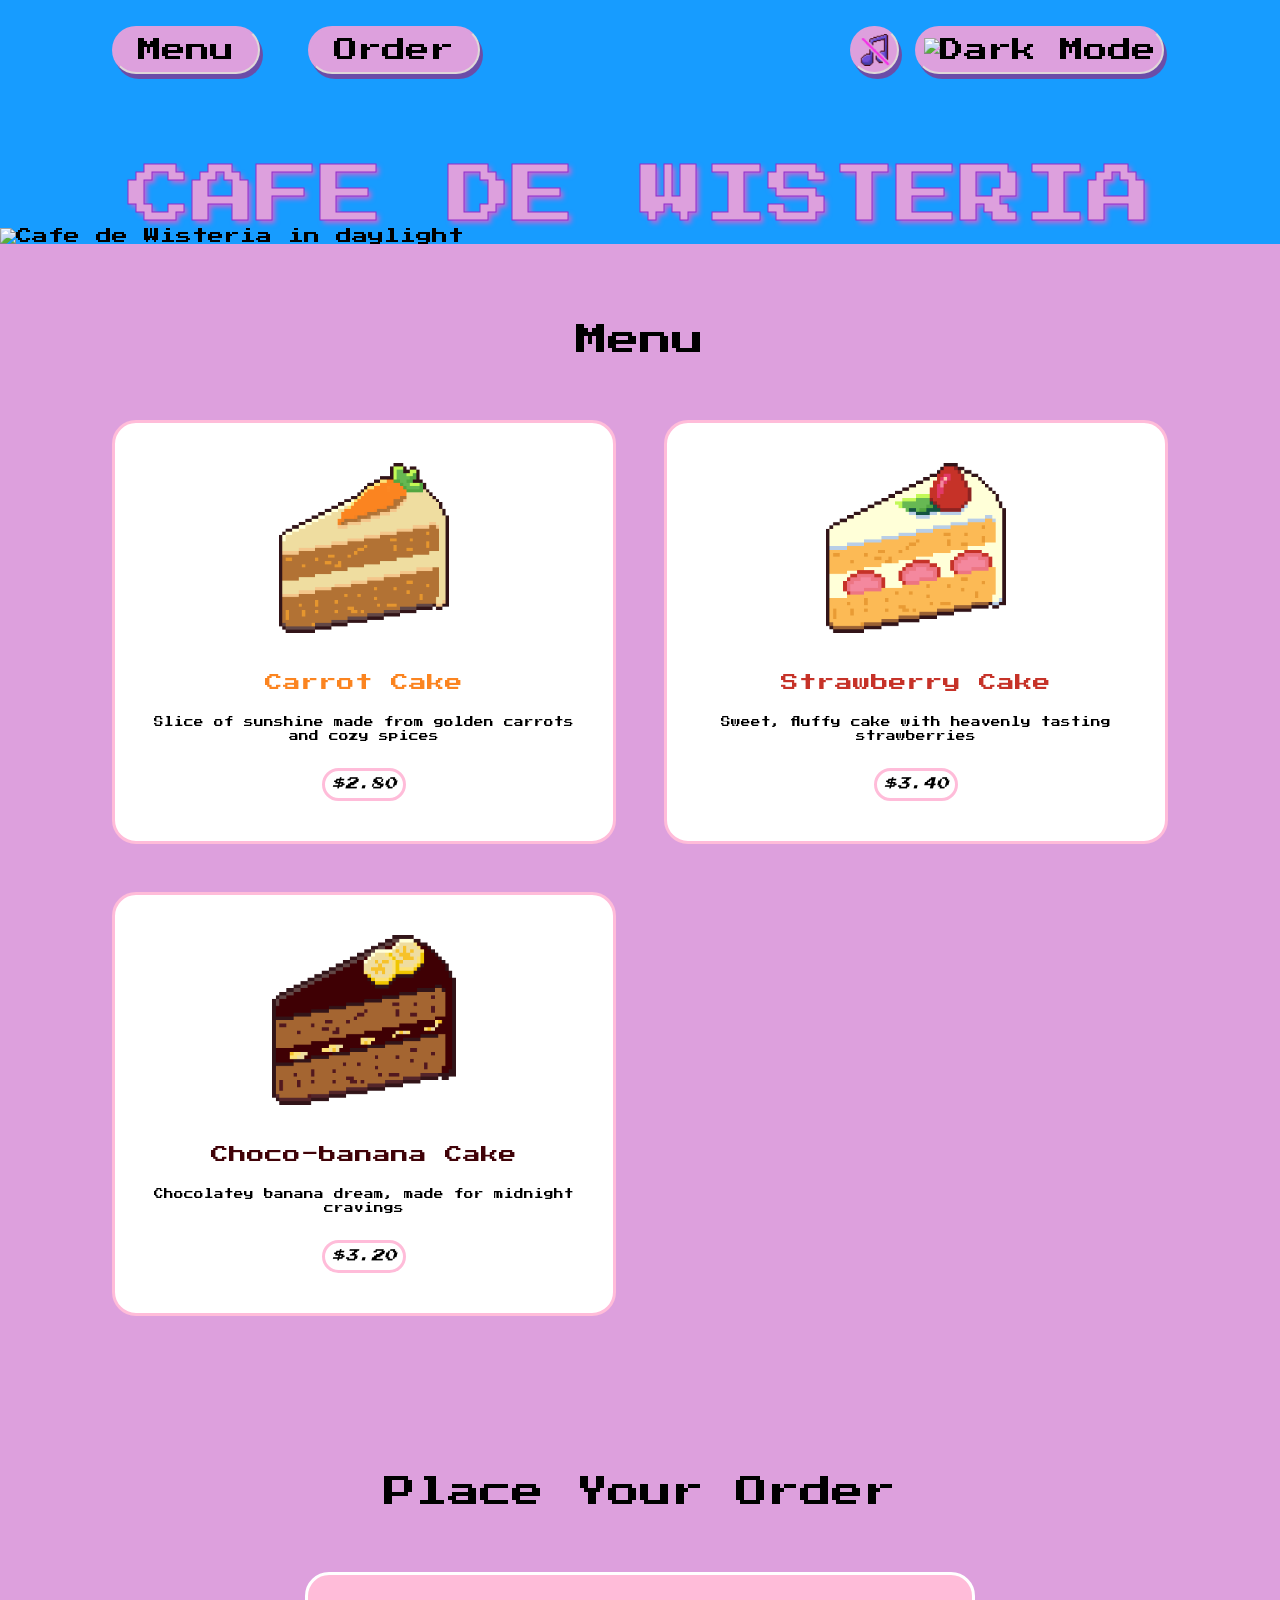
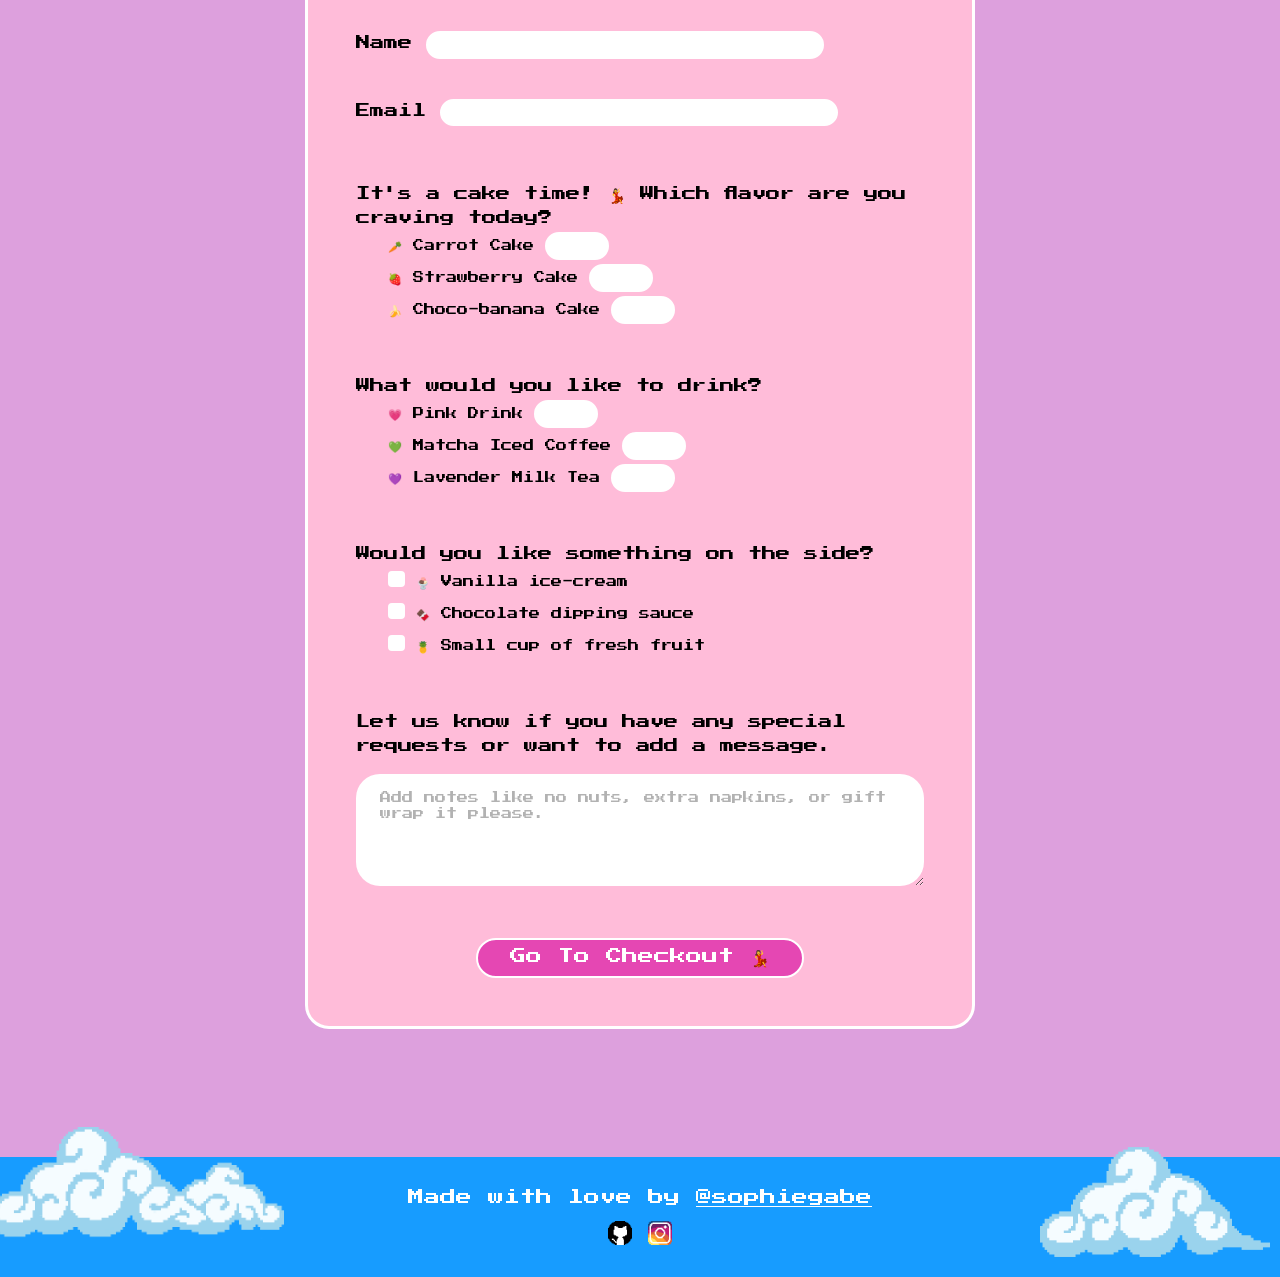
==== index.html @ dd7fd87d "Add files via upload" ====
<!DOCTYPE html><html lang="en"><head>
        <meta charset="UTF-8">
        <meta name="viewport" content="width=device-width, initial-scale=1.0">
        <!--tab-->
        <title>Cafe De Wisteria</title>
        <link rel="icon" href="images/carrot_cake.png" type="image/png">
        <!--font-->
        <link rel="preconnect" href="https://fonts.googleapis.com">
        <link rel="preconnect" href="https://fonts.gstatic.com" crossorigin="">
        <link href="https://fonts.googleapis.com/css2?family=Press+Start+2P&display=swap" rel="stylesheet">
        <!--CSS-->
        <link rel="stylesheet" href="styles.css">
    </head>

    <body>
        <!--Nav section-->
        <header>
            <nav>
                <div class="nav-left-side">
                    <button class="menu-button" onclick="document.getElementById('menu-section').scrollIntoView({behavior: 'smooth'})">Menu</button>
                    <button class="order-form-button" onclick="document.getElementById('order-section').scrollIntoView({behavior: 'smooth'})">Order</button>
                </div>
                <div class="nav-right-side">
                    <button id="music-toggle">
                        <img id="music-icon" src="images/music-off-icon.png" alt="Music Off" width="32px" height="32px">
                    </button>
                    <button id="theme-switch-button">
                        <img id="theme-switch-icon" width="32px" height="32px" src="images/moon-icon.png" alt="Dark Mode">
                    </button>   
                </div>
                <audio id="background-music" src="media/cozy-cafe-music.mp3" type="audio/mpeg" loop=""></audio>
            </nav>

            <div class="cafe-name">
                <h1>CAFE DE WISTERIA</h1>
            </div>   

            <div display="flex">
                <img id="header-image" src="images/day-cafe.gif" width="100%" alt="Cafe de Wisteria in daylight">
            </div>
        </header>

        <main>
            <!--Menu Section-->
            <section id="menu-section">
                <h2 class="section-title">
                    Menu
                </h2>
                <div class="cakes-grid">
                    <article class="cake-card">
                        <img class="cake-pixel-art" src="images/carrot_cake.png" alt="A slice of carrot cake topped with a tiny marzipan carrot">
                        <h3 style="color:#fb8420 ">
                            Carrot Cake
                        </h3>
                        <p>
                            Slice of sunshine made from golden carrots and cozy spices
                        </p>
                        <p class="price-tag">
                            $2.80
                        </p>
                    </article>

                    <article class="cake-card">
                        <img class="cake-pixel-art" src="images/strawberry_cake.png" alt="A slice of strawberry cake filled and topped with a fresh strawberry">
                        <h3 style="color: #c63228">
                            Strawberry Cake
                        </h3>
                        <p>
                            Sweet, fluffy cake with heavenly tasting strawberries
                        </p>
                        <p class="price-tag">
                            $3.40
                        </p>
                    </article>
                    
                    <article class="cake-card">
                        <img class="cake-pixel-art" src="images/choco-banana_cake.png" alt="A slice of chocolate-banana cake, topped with banana slices and chocolate glaze">
                        <h3 style="color: #400208">
                            Choco-banana Cake
                        </h3>
                        <p>
                            Chocolatey banana dream, made for midnight cravings
                        </p>
                        <p class="price-tag">
                            $3.20
                        </p>
                    </article>
                </div>
            </section>

            <!--Place your order section-->
            <section id="order-section">
                <h2 class="section-title">
                    Place Your Order
                </h2>
                <form onsubmit="window.open('https://www.youtube.com/watch?v=jA4u5Pur5KA');">                    
                    <!--Personal info-->
                    <div class="personal-info">
                        <label for="name">
                            Name
                        </label>
                        <input id="name" type="text">
                    </div>

                    <div class="personal-info">
                        <label for="email">
                            Email
                        </label>
                        <input id="email" type="email">
                    </div>

                    <!--Cake options-->
                    <div class="fields">
                        <h4>
                            It's a cake time! 💃 Which flavor are you craving today?
                        </h4>
                        <label for="carrot-cake">
                            🥕 Carrot Cake
                        </label>
                        <input id="carrot-cake" type="number" min="0" max="10">
                        <br>
                        <label for="strawberry-cake">
                            🍓 Strawberry Cake
                        </label>
                        <input id="strawberry-cake" type="number" min="0" max="10">
                        <br>
                        <label for="choco-banana-cake">
                            🍌 Choco-banana Cake
                        </label>
                        <input id="choco-banana-cake" type="number" min="0" max="10">
                    </div>
                    

                    <!--Drink options-->
                    <div class="fields">
                        <h4>
                            What would you like to drink?
                        </h4>
                        <label for="pink-drink">
                            💗 Pink Drink
                        </label>
                        <input id="pink-drink" type="number" min="0" max="10">
                        <br>
                        <label for="matcha-iced-coffee">
                            💚 Matcha Iced Coffee
                        </label>
                        <input id="matcha-iced-coffee" type="number" min="0" max="10">
                        <br>
                        <label for="lavender-milk-tea">
                            💜 Lavender Milk Tea
                        </label>
                        <input id="lavender-milk-tea" type="number" min="0" max="10">
                    </div>
                  

                    <!--Sides-->
                    <div class="fields">
                        <h4>
                            Would you like something on the side?
                        </h4>
                        <label for="vanilla-ice-cream">
                        <input id="vanilla-ice-cream" type="checkbox">
                            🍨 Vanilla ice-cream
                        </label>
                        <br>
                        <label for="chocolate-dipping-sauce">
                        <input id="chocolate-dipping-sauce" type="checkbox">
                            🍫 Chocolate dipping sauce
                        </label>
                        <br>
                        <label for="cup-of-fruits">
                        <input id="cup-of-fruits" type="checkbox">
                            🍍 Small cup of fresh fruit
                        </label>
                    </div>


                    <!--Special requests-->
                    <div class="fields">
                        <h4>
                            Let us know if you have any special requests or want to add a message.
                        </h4>
                        <textarea placeholder="Add notes like no nuts, extra napkins, or gift wrap it please."></textarea>  
                    </div>

                    <!--Checkout button-->
                    <div class="submit-button-wrapper">
                        <input type="submit" value="Go To Checkout 💃">
                    </div>
                </form>
            </section>

            <!--Footer-->
            <footer>
                <img class="cloud-left" src="images/cloud-big.png" alt="Big cloud pixel art">
               
                <div class="footer-content">
                     <p>
                        Made with love by <a href="https://www.codedex.io/@MarSianer" target="_blank">@sophiegabe</a>
                    </p>
                    <div class="footer-icons">
                        <a href="https://github.com/Sophieegabe/Cafe-de-Wisteria" target="_blank">
                            <img class="social-icon" src="images/github-icon.png" alt="GitHub icon">
                        </a>
                        <a href="https://www.instagram.com/sophieegabe/" target="_blank">
                            <img class="social-icon" src="images/ig-icon.png" alt="Instagram icon">
                        </a>
                    </div>
                </div>
               
                <img class="cloud-right" src="images/cloud-small.png" alt="small cloud pixel art">
            </footer>
        </main>

        <!-- I struggled with the JS part, but after watching tutorials and doing some research, I actually made it work 😄 -->
        <script>
            /*Background Music*/
            const musicToggle = document.getElementById('music-toggle');
            const musicIcon = document.getElementById('music-icon');
            const backgroundMusic = document.getElementById('background-music');

            let isPlaying = false;

            musicToggle.addEventListener('click', () => {
                if (isPlaying) {
                    backgroundMusic.pause();
                    musicIcon.src = 'assets/music-off-icon.png';
                    musicIcon.alt ='Music Off'
                } else {
                    backgroundMusic.play();
                    musicIcon.src = 'assets/music-on-icon.png';
                    musicIcon.alt ='Music On'
                }
            isPlaying = !isPlaying;
            });

            /*Dark-Light mode*/
            const themeSwitch = document.getElementById('theme-switch-button');
            const themeSwitchIcon = document.getElementById('theme-switch-icon');
            const headerImage = document.getElementById('header-image');

            const enableDarkmode = () => {
                document.body.classList.add('darkmode');
                themeSwitchIcon.src = 'assets/sun-icon.png';
                themeSwitchIcon.alt = 'light Mode';
                headerImage.src = 'assets/night-cafe.gif';
                headerImage.alt = 'Cafe de Wisteria at night';
            };

            const disableDarkmode = () => {
                document.body.classList.remove('darkmode');
                themeSwitchIcon.src = 'assets/moon-icon.png';
                themeSwitchIcon.alt = 'Dark Mode';
                headerImage.src = 'assets/day-cafe.gif';
                headerImage.alt = 'Cafe de Wisteria in daylight';
            };

            disableDarkmode();

            themeSwitch.addEventListener('click', () => {
                if (!document.body.classList.contains('darkmode')) {
                enableDarkmode();
                } else {
                disableDarkmode();
                }
            });
        </script>
    




</body></html>
---- styles.css ----
* {
    font-family: "Press Start 2P", sans-serif;
    font-optical-sizing: auto;
    font-weight: 400;
    margin: 0;
    padding: 0;
    box-sizing: border-box;
}
:root {
    --color-skyblue: #179cff;                /* Nav + Footer background */
    --color-light-purple: #dda0dd;           /* Light purple background */
    --color-light-pink: rgb(255, 188, 217);  /* Light Pink for borders and backgrounds */
    --color-hover: #f1c2f1;                  /* Hover color for buttons */
    --color-active: #d677d6;                 /* Active color for buttons */
    --color-highlight: rgb(229, 71, 179);    /* for checked checkboxes and inputs */
    --color-shadow: rgba(191, 0, 83, 0.502);
}
.darkmode {
    --color-skyblue: #1a0f35;                /* Nav + Footer background */
    --color-light-purple: #d8bbff;           /* Light purple background */
    --color-light-pink: #dda0dd;             /* Light Pink for borders and backgrounds */
    --color-hover: #f1c2f1;                  /* Hover color for buttons */
    --color-active: #d677d6;                 /* Active color for buttons */
    --color-highlight: #1a0f35;              /* for checked checkboxes and inputs */
    --color-shadow: rgba(244, 143, 177, 0.5);
}

/*Nav Section*/
header {
    background-color: var(--color-skyblue);
}
nav {
    height: 6.25rem;
    display: flex;
    justify-content: space-between;
    align-items: center;
}
nav button  {
    background-color: var(--color-light-purple);
    height: 3rem;
    font-size: 1.5rem;
    padding: 0 1.5rem;
    border-bottom: 2px solid rgb(223, 216, 216);
    border-right: 2px solid rgb(223, 216, 216);
    border-top: 2px solid var(--color-light-purple);
    border-left: 2px solid var(--color-light-purple);
    border-radius: 4rem;
    box-shadow: 3px 5px 0 var(--color-shadow);
    cursor: pointer;
    position: relative;
}
#music-toggle, #theme-switch-button {
    padding: 0.4rem;
}
nav button:hover {
    background-color: var(--color-hover);
}
nav button:active {
    background-color: var(--color-active);
    box-shadow: none;
    top: 5px;
    left: 3px;
}
.menu-button {
    margin-left: 7rem;
    margin-right: 3rem;
}
#theme-switch-button {
    margin-left: 1rem;
    margin-right: 7.25rem;
}
.nav-left-side, .nav-right-side {
    display: flex;
}
.cafe-name {
    font-size: 2rem;
    font-weight: 700;
    color: var(--color-light-purple);
    -webkit-text-stroke: 1px rgb(143, 44, 204);
    text-shadow: 3px 3px 5px rgb(197, 103, 214);
    text-align:center;
    padding-top: 4rem;
}

/*Menu Section*/
#menu-section {
    padding: 5rem 7rem;
    background-color: var(--color-light-purple);
}
.section-title {
    font-size: 2rem;
    text-align: center;
    margin-bottom: 4rem;
}
.cakes-grid {
    display: grid;
    grid-template-columns: repeat(auto-fit, minmax(360px, 1fr));
    gap: 3rem;
}
.cake-card {
    background: white;
    padding: 2.5rem 1.5rem;
    border-style: solid;
    border-width: 3px;
    border-color: var(--color-light-pink);
    border-radius: 1.5rem;
    text-align: center;
    cursor: grab;
}
.cake-card:hover {
    background-color: var(--color-light-pink);
    border-color: white;
    transition: 0.2s;
    transform: scale(1.01);
}
.cake-card:active {
    cursor: grabbing;
}
.cake-pixel-art {
    height: 170px;
}
.cake-card h3 {
    font-size: 1.1rem;
    margin-top: 2.5rem;
}
.cake-card p {
    font-size: 0.6rem;
    line-height: 0.9rem;
    margin-top: 1.5rem;
    font-weight: 300;
}
.price-tag {
    display: inline-block;
    border-style: solid;
    padding: 0.4rem;
    border-radius: 1.5rem;
    border-color: var(--color-light-pink);
    font-style: italic;
    font-size: 0.8rem !important;
}

/*Order Section*/
#order-section {
    background-color: var(--color-light-purple);
    padding: 5rem 7rem 8rem 7rem;
}
form {
    max-width: 670px;
    margin: 0 auto;
    background-color: var(--color-light-pink);
    border-style: solid;
    border-color: white;
    border-radius: 1.5rem;
    padding: 3rem 3rem;
}
.personal-info {
    margin-bottom: 1.5rem;
    padding: 0.5rem 0;
}
.personal-info > label {
    font-size: 0.9rem;
}
.personal-info > input {
    width: 70%;
}
h4 {
    font-size: 0.9rem;
}
.fields {
    margin-top: 3rem;
    line-height: 1.5rem;
}
.fields > label {
    margin-left: 2rem;
    font-size: 0.7rem;
    line-height: 2rem;
    cursor: pointer;
}
input[type="checkbox"]{
    appearance: none;
    width: 1rem;
    height: 1rem;
    border-radius: 4px;
    background-color: white;
    cursor: pointer;
}
input[type="checkbox"]:checked {
    background-color: var(--color-highlight);
    border-color: var(--color-highlight);
    box-shadow: 0px 3px 4px rgba(244, 143, 177, 0.5);
}
input {
    font-size: 0.7rem;
    padding: 0.4rem;
    border-style: solid;
    border-color: white;
    border-width: 2px;
    border-radius: 1.5rem;
}
textarea {
    width: 100%;
    height: 7rem;
    border: none;
    border-radius: 1.5rem;
    margin-top: 1rem;
    margin-bottom: 3rem;
    padding: 1rem 1.5rem;
    font-size: 0.7rem;
    line-height: 1rem;
}
textarea::placeholder {
    color: rgba(0, 0, 0, 0.3);
}
input:focus, textarea:focus {
outline: none;
border: 2px solid var(--color-highlight);
box-shadow: 4px 4px 5px rgba(244, 143, 177, 0.5);
position: relative;
}
.submit-button-wrapper {
    display: flex;
    justify-content: center;
}
input[type="submit"]{
    background-color: var(--color-highlight);
    font-size: 1rem;
    color: white;
    padding: 0.5rem 2rem;
    border: 2px solid white;
    border-radius: 6.25rem;
    cursor: pointer;
    position: relative;
}
input[type="submit"]:hover {
    box-shadow: 3px 3px 5px var(--color-shadow);
    background-color: white;
    color: var(--color-highlight);
    transition: 0.3s;
}
input[type="submit"]:active {
    box-shadow: none;
    top: 3px;
    left: 3px;
}

/*footer*/
footer {
    position: relative;
    background-color: var(--color-skyblue);
    text-align: center;
    padding: 2rem 0;
}
.footer-content p {  
    margin-bottom: 1rem;
    color: white;
}
footer a {
    color: white;
}
footer a:hover {
    color: var(--color-light-pink);
}
.footer-icons {
    display: flex;
    justify-content: center;
    gap: 1rem;
}
.social-icon {
    width: 24px;
    transition: 0.3s ease;
}
.social-icon:hover {
    transform: scale(1.1);
}
.cloud-left {
    position: absolute;
    width: 23%;
    left: -10px;
    top: -30px;
}
.cloud-right {
    position: absolute;
    width: 18%;
    right: 10px;
    top: -10px;
}

@media (max-width: 600px) {
  .cafe-name {
    font-size: 0.7rem;
    line-height: 2.5rem;
    padding-top: 2rem;
    text-shadow: 1px 1px 3px rgb(197, 103, 214);
  }
  nav {
    height: 4rem;
    display: flex;
    justify-content: space-between;
    align-items: center;
    flex-direction: row;
  }
  nav button {
    font-size: 0.7rem;
    height: 2rem;
    padding: 0 1rem;
  }
  #music-toggle, #theme-switch-button {
    padding: 0.4rem;
  }
 .menu-button {
    margin-left: 2rem;
    margin-right: 2rem;
  }
  #theme-switch-button {
    margin-left: 2rem;
    margin-right: 2rem;
  }
  #music-icon, #theme-switch-icon {
    width: 16px;
    height: 16px;
  }
    
  /* Menu */  
  .cakes-grid {
    grid-template-columns: 1fr;
    gap: 1.5rem;
  }
  #menu-section {
    padding: 4rem 3rem;
  }
  .section-title {
      font-size: 1.5rem;
      line-height: 2rem;
      margin-bottom: 3rem;
  }
    
    
  /* Order */  
  #order-section {
    padding: 4rem 2rem 8rem 2rem;  
  }
  form {
    padding: 2rem 2rem;
  }
  form label,
  .personal-info > label,
  .fields > label
  {
    font-size: 0.6rem;
    margin: 0;
  }
  h4 {
    font-size: 0.75rem;
  }
  input,
  textarea {
    font-size: 0.6rem;
  }
  .personal-info > input {
    width: 70%;
  }
  input[type="submit"] {
    width: 100%;
    font-size: 0.9rem;
  }

    
  /* Footer */
  .footer-content p {
    font-size: 0.7rem;
  }
  footer a {
    font-size: 0.7rem;
  }
  .cloud-left {
    top: -20px;
}
}
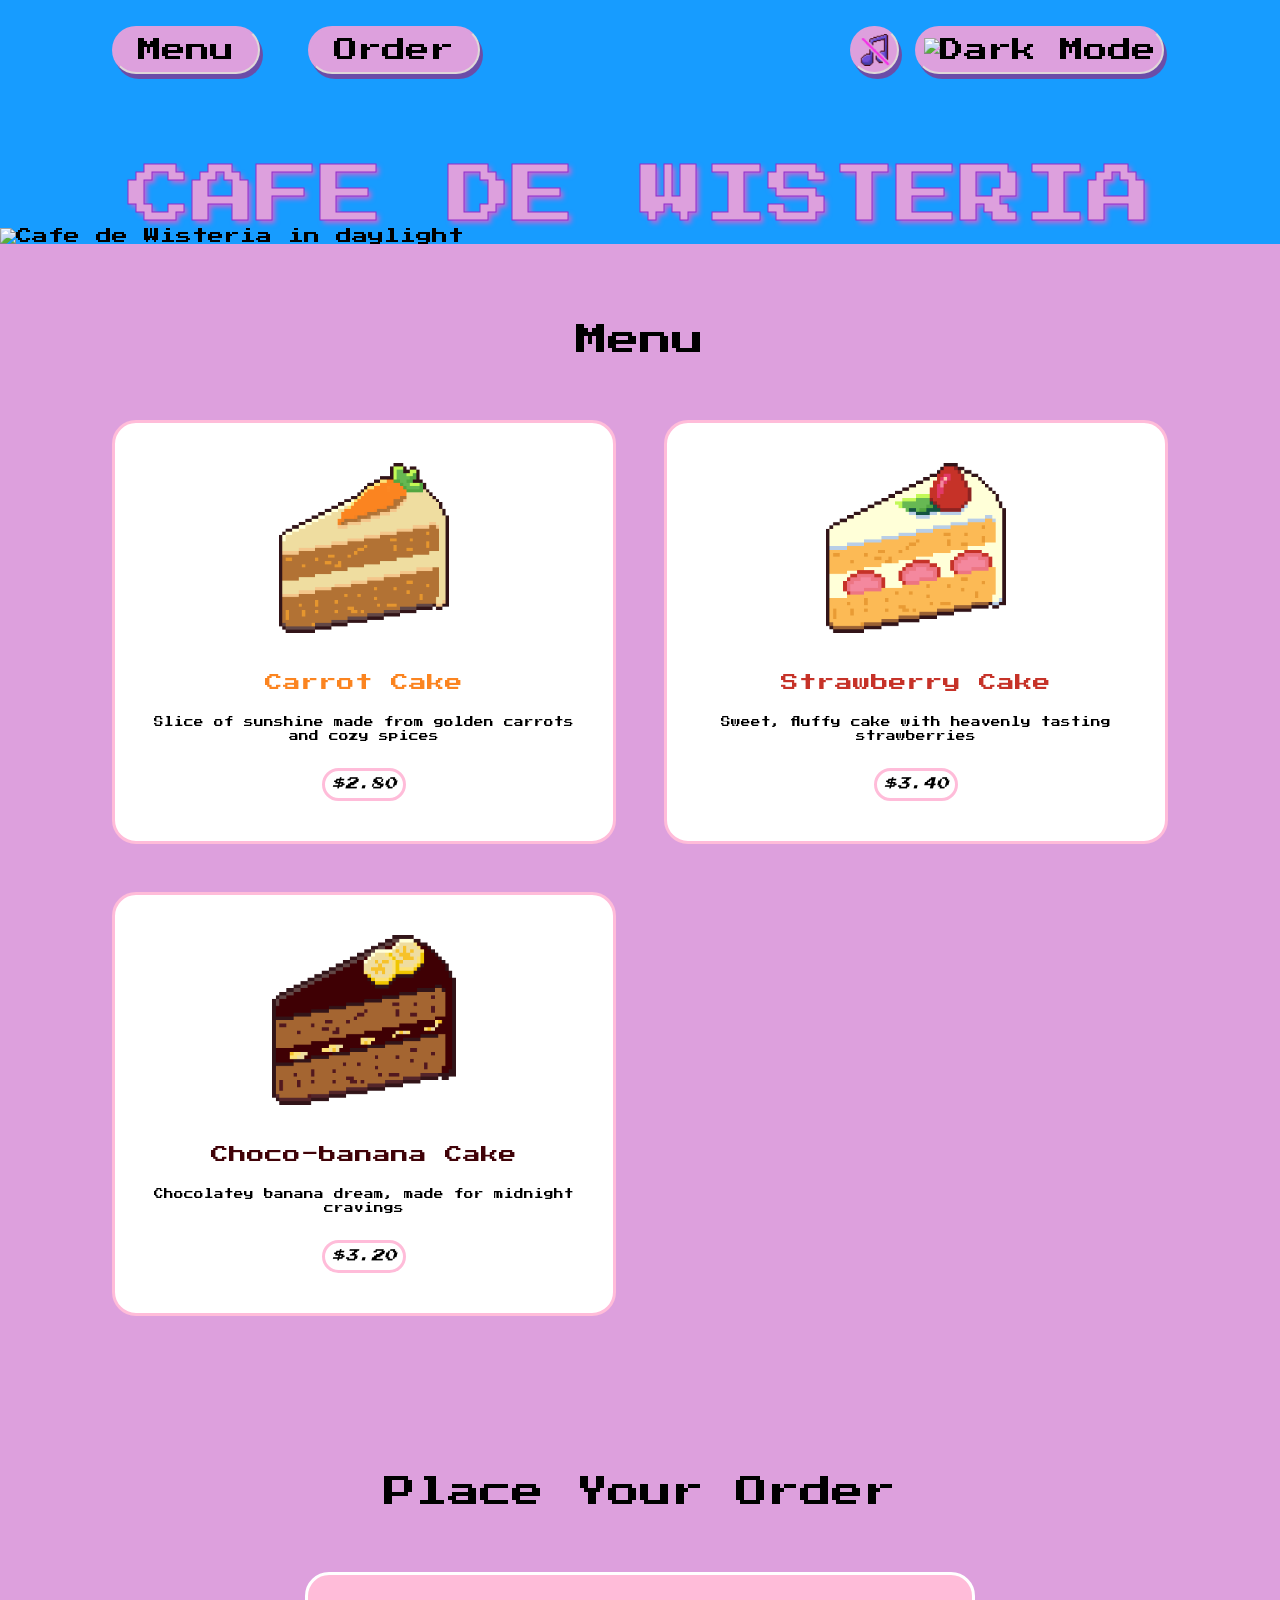
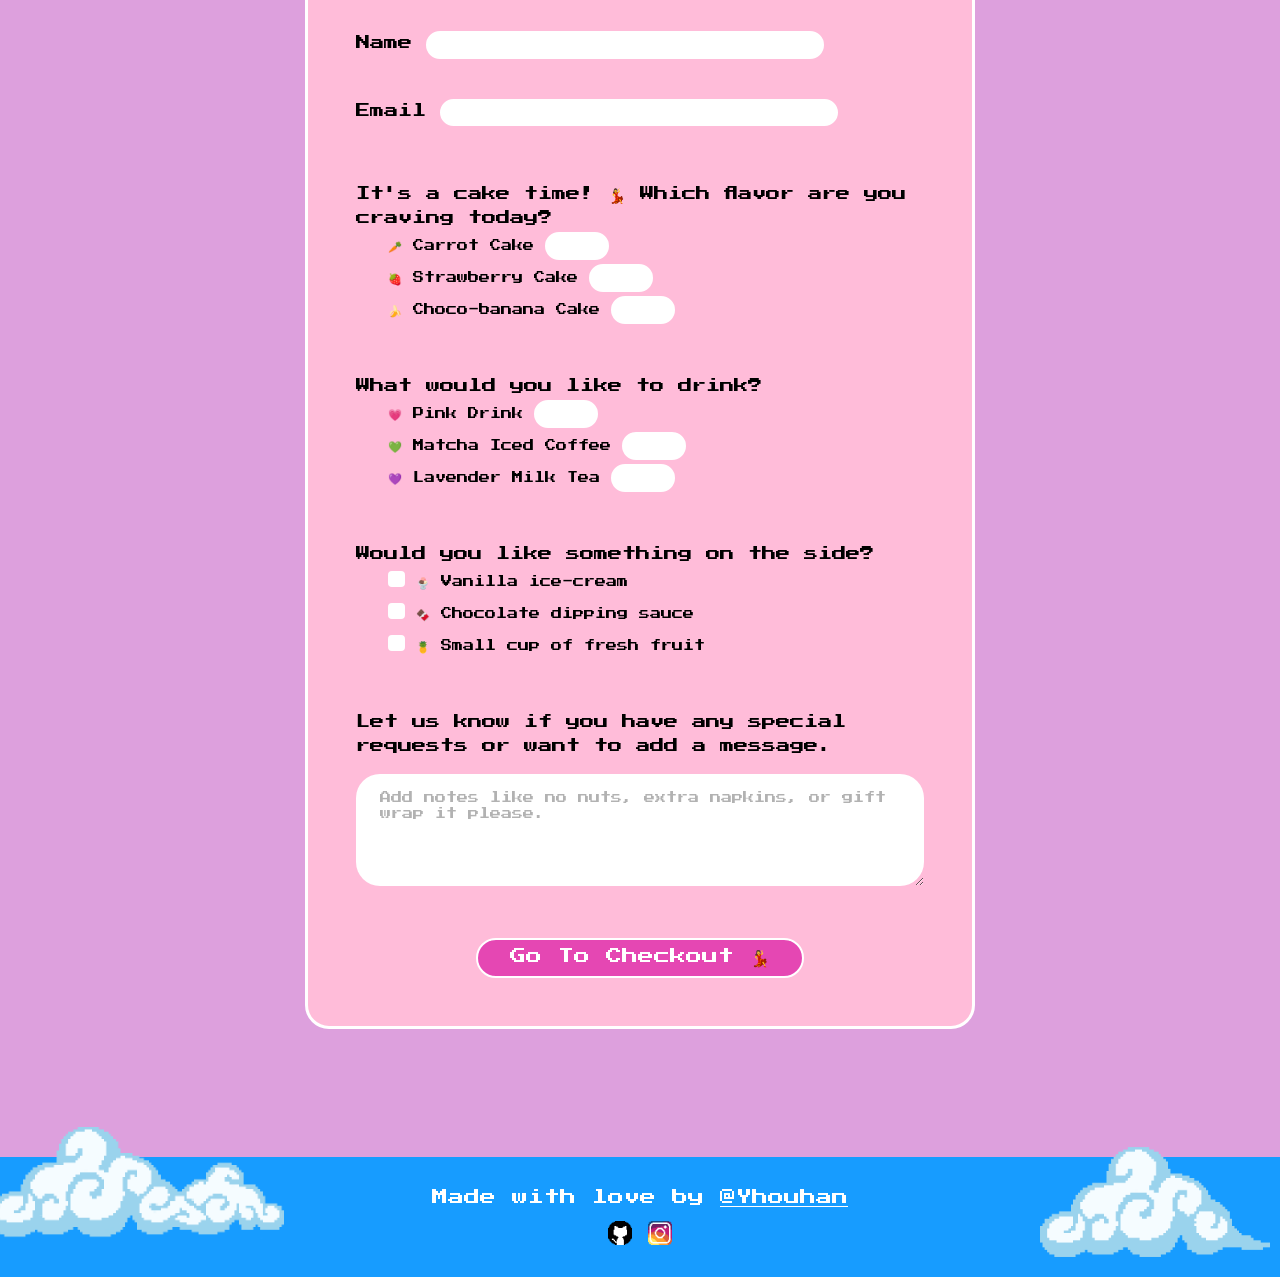
==== commit e9fa5b3c: "Update index.html" ====
--- a/index.html
+++ b/index.html
@@ -36,7 +36,7 @@
             </div>   
 
             <div display="flex">
-                <img id="header-image" src="images/day-cafe.gif" width="100%" alt="Cafe de Wisteria in daylight">
+                <img id="header-image" src="images/day.mp4" width="100%" alt="Cafe de Wisteria in daylight">
             </div>
         </header>
 
@@ -196,13 +196,13 @@
                
                 <div class="footer-content">
                      <p>
-                        Made with love by <a href="https://www.codedex.io/@MarSianer" target="_blank">@sophiegabe</a>
+                        Made with love by <a href="https://www.instagram.com/fafnir.here/" target="_blank">@Yhouhan</a>
                     </p>
                     <div class="footer-icons">
-                        <a href="https://github.com/Sophieegabe/Cafe-de-Wisteria" target="_blank">
+                        <a href="https://github.com/fafnir-tech" target="_blank">
                             <img class="social-icon" src="images/github-icon.png" alt="GitHub icon">
                         </a>
-                        <a href="https://www.instagram.com/sophieegabe/" target="_blank">
+                        <a href="https://https://www.instagram.com/fafnir.here/" target="_blank">
                             <img class="social-icon" src="images/ig-icon.png" alt="Instagram icon">
                         </a>
                     </div>
@@ -270,4 +270,4 @@
 
 
 
-</body></html>+</body></html>
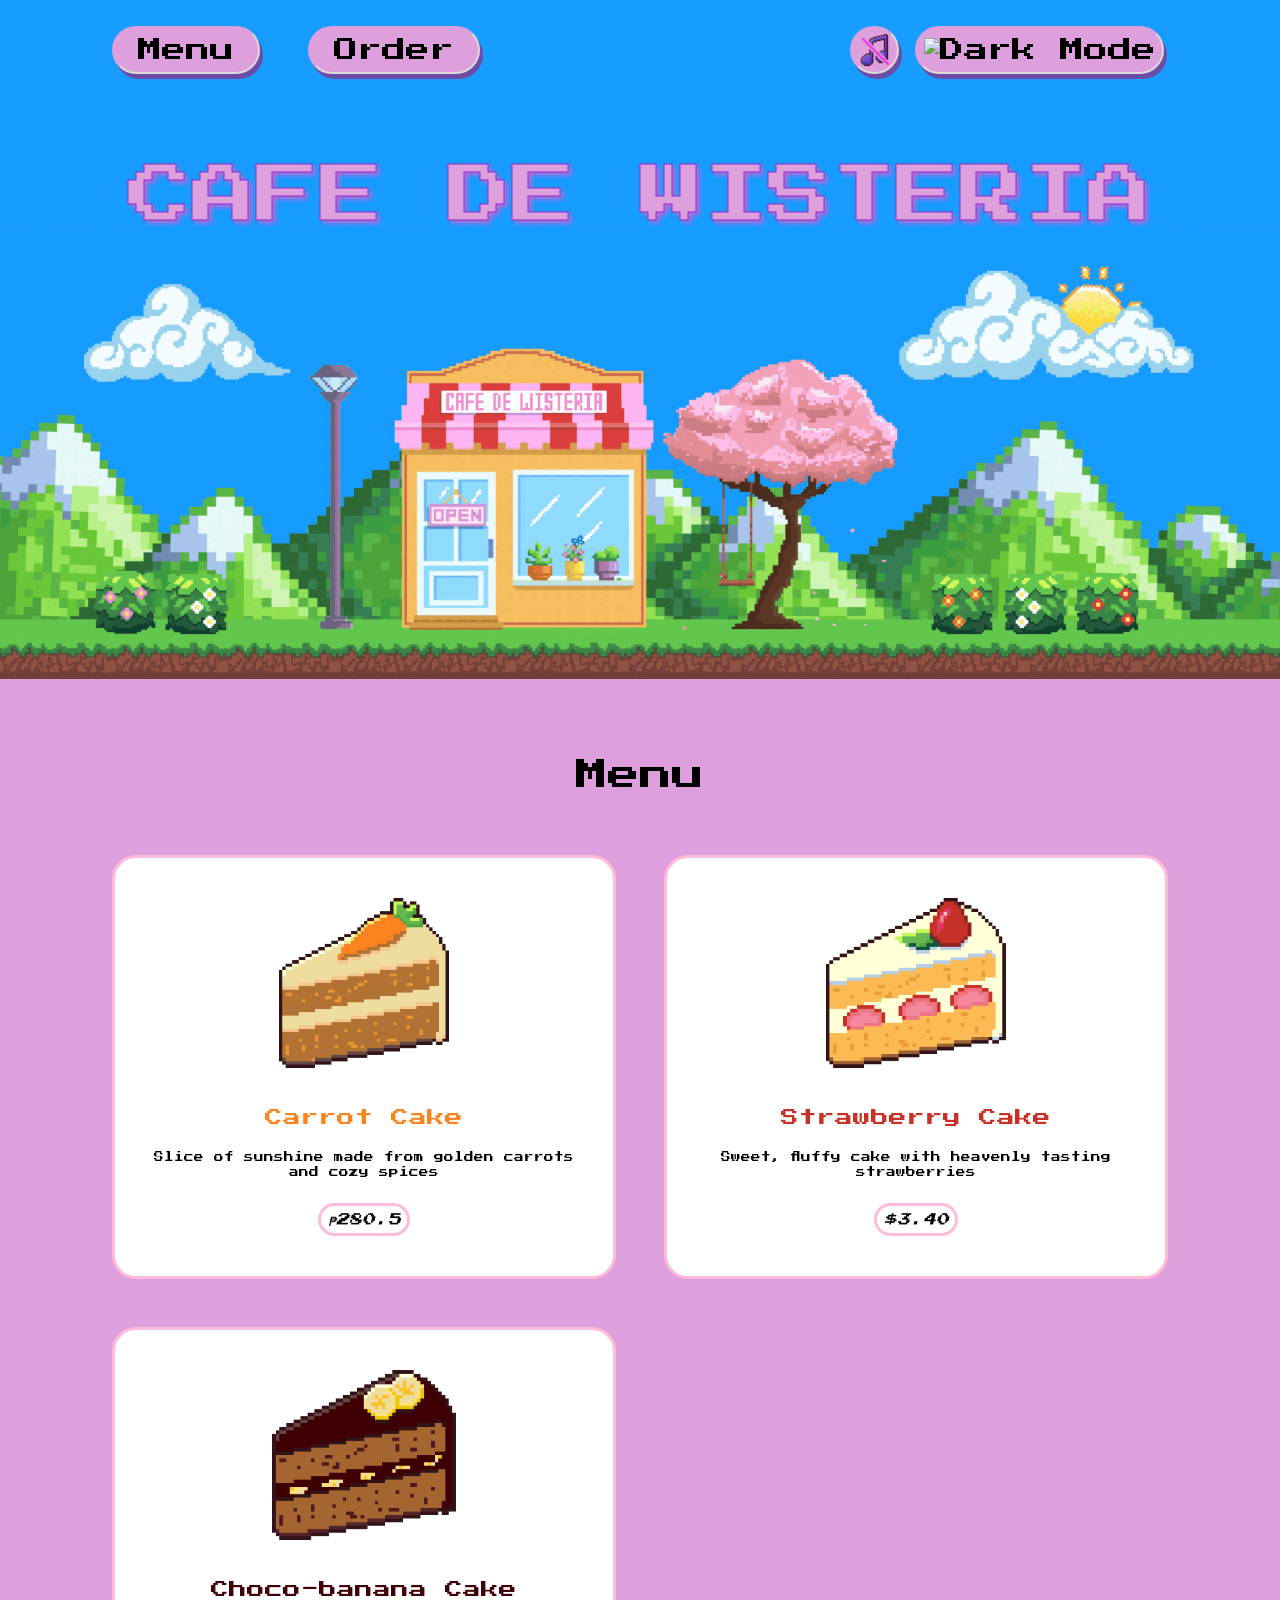
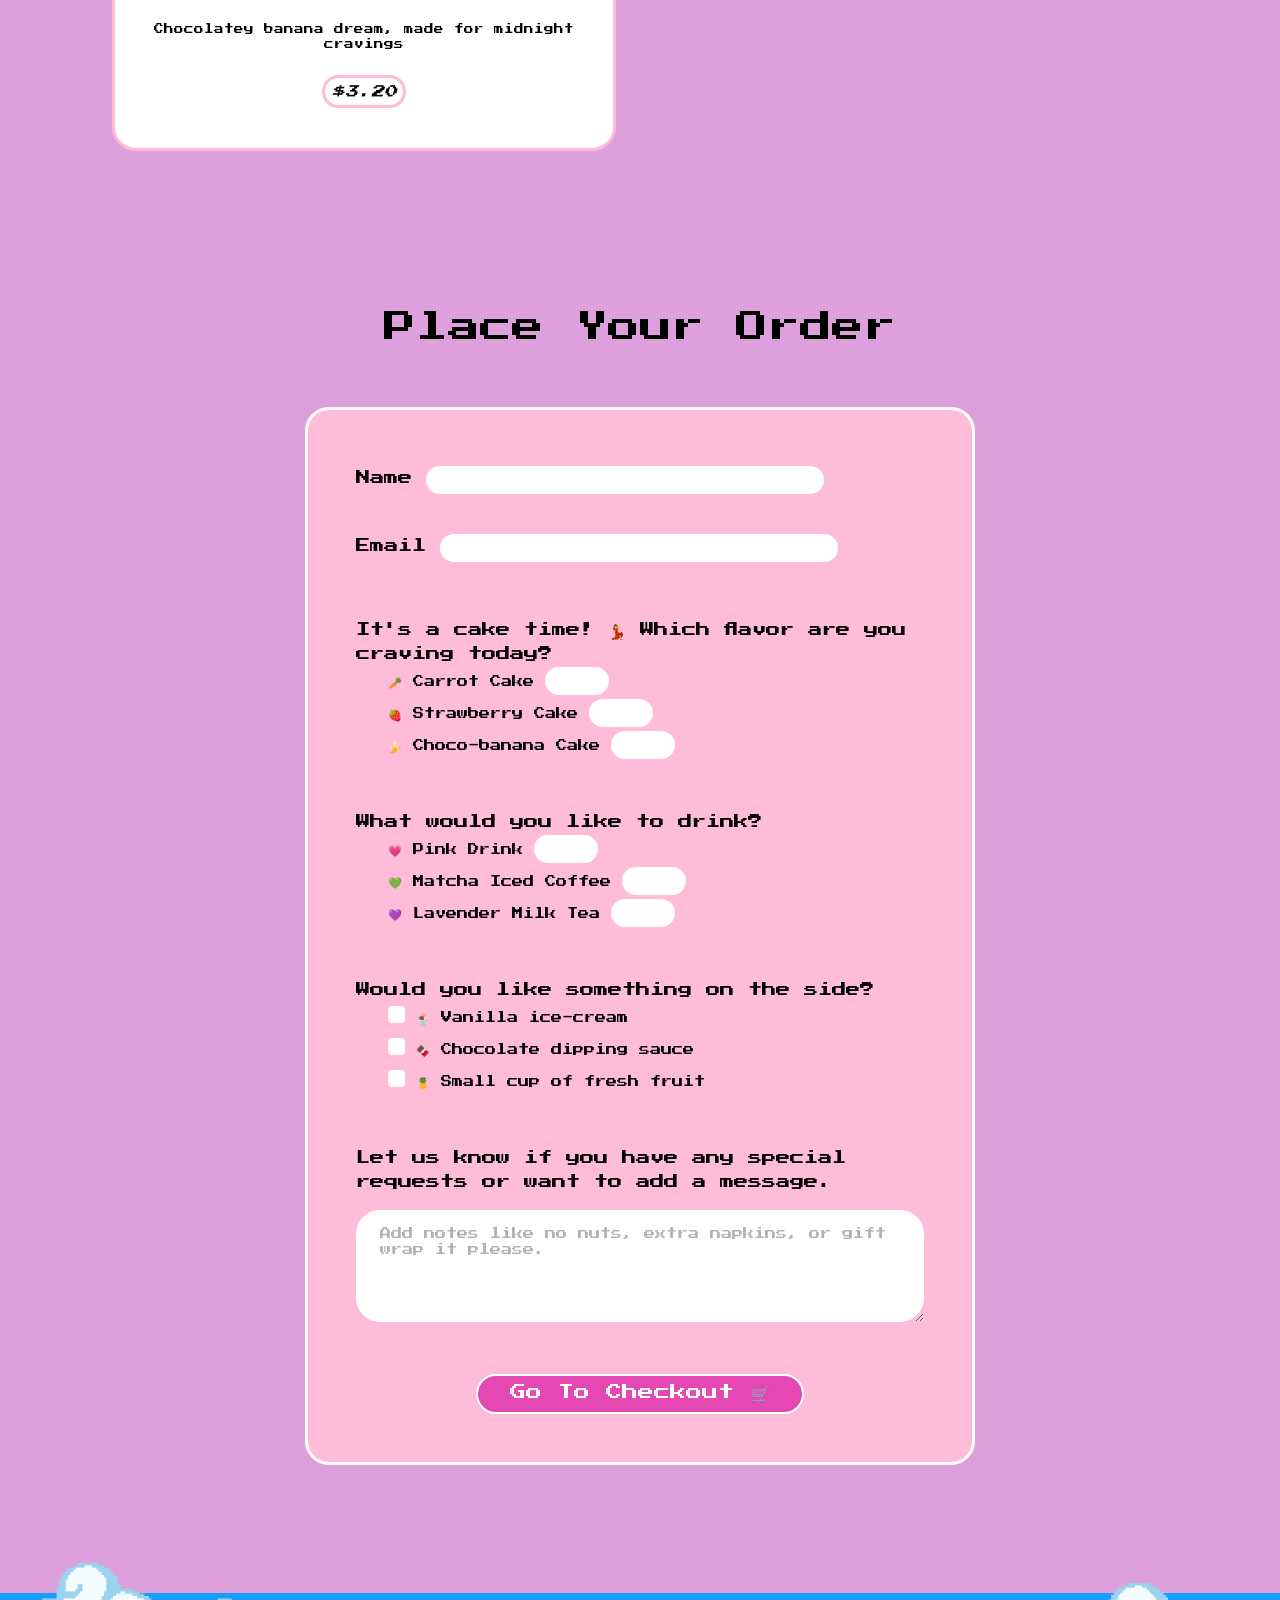
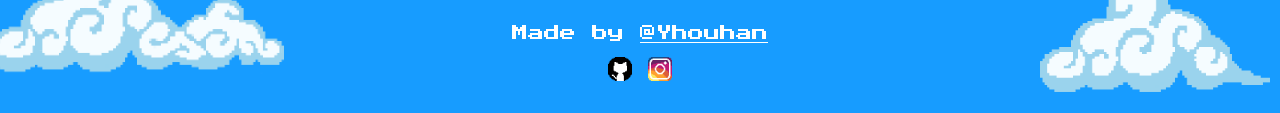
==== commit b5265910: "Update index.html" ====
--- a/index.html
+++ b/index.html
@@ -25,7 +25,7 @@
                         <img id="music-icon" src="images/music-off-icon.png" alt="Music Off" width="32px" height="32px">
                     </button>
                     <button id="theme-switch-button">
-                        <img id="theme-switch-icon" width="32px" height="32px" src="images/moon-icon.png" alt="Dark Mode">
+                        <img id="theme-switch-icon" width="32px" height="32px" src="images/moon.png" alt="Dark Mode">
                     </button>   
                 </div>
                 <audio id="background-music" src="media/cozy-cafe-music.mp3" type="audio/mpeg" loop=""></audio>
@@ -36,7 +36,7 @@
             </div>   
 
             <div display="flex">
-                <img id="header-image" src="images/day.mp4" width="100%" alt="Cafe de Wisteria in daylight">
+                <img id="header-image" src="images/day.gif" width="100%" alt="Cafe de Wisteria in daylight">
             </div>
         </header>
 
@@ -56,7 +56,7 @@
                             Slice of sunshine made from golden carrots and cozy spices
                         </p>
                         <p class="price-tag">
-                            $2.80
+                            ₱280.5
                         </p>
                     </article>
 
@@ -93,7 +93,7 @@
                 <h2 class="section-title">
                     Place Your Order
                 </h2>
-                <form onsubmit="window.open('https://www.youtube.com/watch?v=jA4u5Pur5KA');">                    
+                <form onsubmit="window.open('https://www.youtube.com/watch?v=oUI_tVU77cw&pp=ygUMZ29vZnkgZ29vYmVy');">                    
                     <!--Personal info-->
                     <div class="personal-info">
                         <label for="name">
@@ -185,7 +185,7 @@
 
                     <!--Checkout button-->
                     <div class="submit-button-wrapper">
-                        <input type="submit" value="Go To Checkout 💃">
+                        <input type="submit" value="Go To Checkout 🛒">
                     </div>
                 </form>
             </section>
@@ -196,13 +196,13 @@
                
                 <div class="footer-content">
                      <p>
-                        Made with love by <a href="https://www.instagram.com/fafnir.here/" target="_blank">@Yhouhan</a>
+                        Made by <a href="https://www.instagram.com/fafnir.here/" target="_blank">@Yhouhan </a>
                     </p>
                     <div class="footer-icons">
                         <a href="https://github.com/fafnir-tech" target="_blank">
                             <img class="social-icon" src="images/github-icon.png" alt="GitHub icon">
                         </a>
-                        <a href="https://https://www.instagram.com/fafnir.here/" target="_blank">
+                        <a href="https://www.instagram.com/fafnir.here/" target="_blank">
                             <img class="social-icon" src="images/ig-icon.png" alt="Instagram icon">
                         </a>
                     </div>
@@ -224,34 +224,34 @@
             musicToggle.addEventListener('click', () => {
                 if (isPlaying) {
                     backgroundMusic.pause();
-                    musicIcon.src = 'assets/music-off-icon.png';
+                    musicIcon.src = 'images/music-off-icon.png';
                     musicIcon.alt ='Music Off'
                 } else {
                     backgroundMusic.play();
-                    musicIcon.src = 'assets/music-on-icon.png';
+                    musicIcon.src = 'images/music-on-icon.png';
                     musicIcon.alt ='Music On'
                 }
             isPlaying = !isPlaying;
             });
 
             /*Dark-Light mode*/
-            const themeSwitch = document.getElementById('theme-switch-button');
+       	   const themeSwitch = document.getElementById('theme-switch-button');
             const themeSwitchIcon = document.getElementById('theme-switch-icon');
             const headerImage = document.getElementById('header-image');
 
             const enableDarkmode = () => {
                 document.body.classList.add('darkmode');
-                themeSwitchIcon.src = 'assets/sun-icon.png';
+                themeSwitchIcon.src = 'images/sun-icon.png';
                 themeSwitchIcon.alt = 'light Mode';
-                headerImage.src = 'assets/night-cafe.gif';
+                headerImage.src = 'images/night-cafe.gif';
                 headerImage.alt = 'Cafe de Wisteria at night';
             };
 
             const disableDarkmode = () => {
                 document.body.classList.remove('darkmode');
-                themeSwitchIcon.src = 'assets/moon-icon.png';
+                themeSwitchIcon.src = 'assets/moon.png';
                 themeSwitchIcon.alt = 'Dark Mode';
-                headerImage.src = 'assets/day-cafe.gif';
+                headerImage.src = 'images/day-cafe.gif';
                 headerImage.alt = 'Cafe de Wisteria in daylight';
             };
 
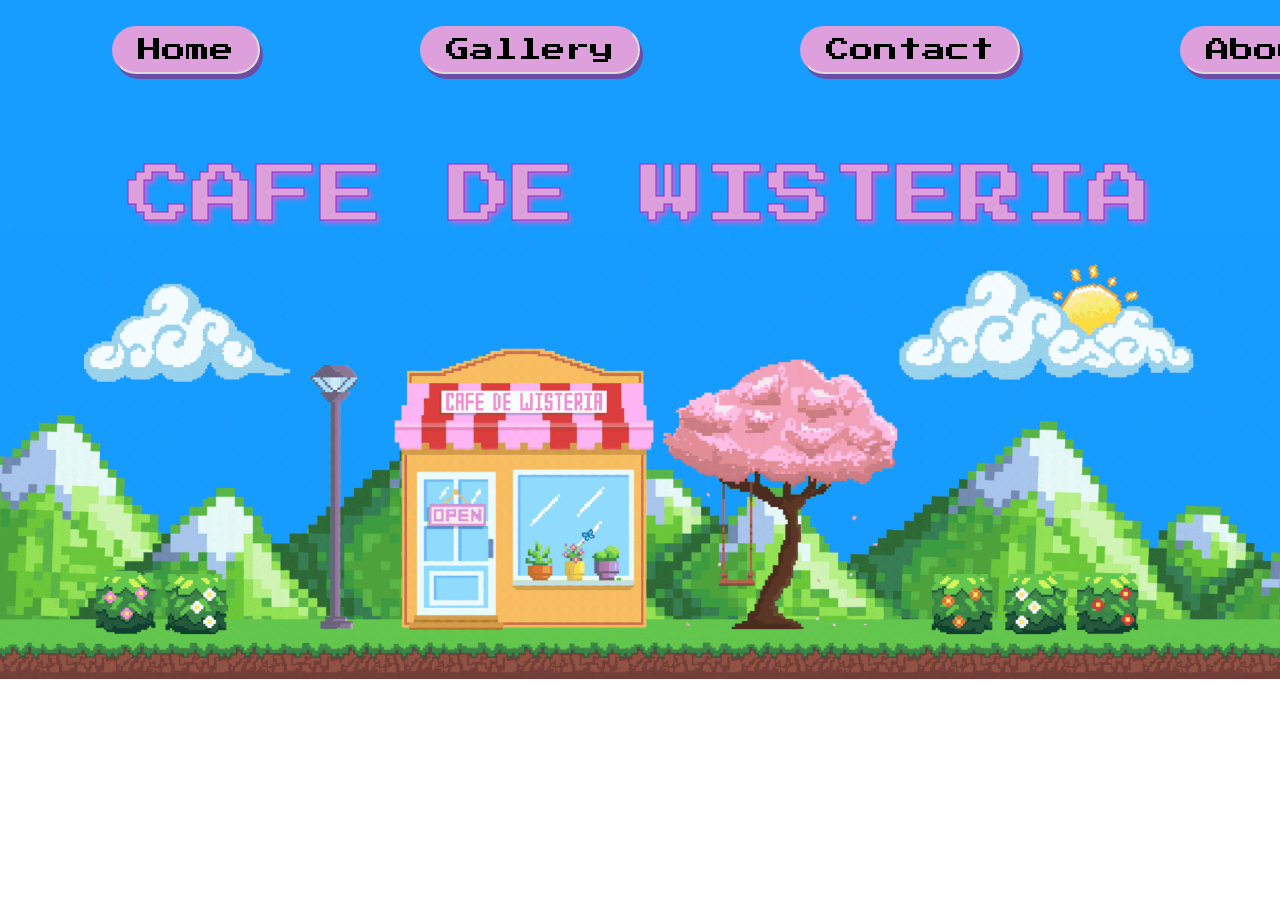
==== commit b4a57d73: "Add files via upload" ====
--- a/index.html
+++ b/index.html
@@ -1,4 +1,5 @@
-<!DOCTYPE html><html lang="en"><head>
+<!DOCTYPE html><html lang="en">
+    <head>
         <meta charset="UTF-8">
         <meta name="viewport" content="width=device-width, initial-scale=1.0">
         <!--tab-->
@@ -17,15 +18,19 @@
         <header>
             <nav>
                 <div class="nav-left-side">
-                    <button class="menu-button" onclick="document.getElementById('menu-section').scrollIntoView({behavior: 'smooth'})">Menu</button>
-                    <button class="order-form-button" onclick="document.getElementById('order-section').scrollIntoView({behavior: 'smooth'})">Order</button>
+                 
+					 <a href="index.html"><button class="menu-button">Home</button></a>
+                <a href="gallery.html"><button class="menu-button">Gallery</button></a>
+                
+                <a href="contact.html"><button class="menu-button">Contact</button></a>
+				<a href="about.html"><button class="menu-button">About</button></a>
                 </div>
                 <div class="nav-right-side">
                     <button id="music-toggle">
                         <img id="music-icon" src="images/music-off-icon.png" alt="Music Off" width="32px" height="32px">
                     </button>
                     <button id="theme-switch-button">
-                        <img id="theme-switch-icon" width="32px" height="32px" src="images/moon.png" alt="Dark Mode">
+                       
                     </button>   
                 </div>
                 <audio id="background-music" src="media/cozy-cafe-music.mp3" type="audio/mpeg" loop=""></audio>
@@ -38,180 +43,7 @@
             <div display="flex">
                 <img id="header-image" src="images/day.gif" width="100%" alt="Cafe de Wisteria in daylight">
             </div>
-        </header>
-
-        <main>
-            <!--Menu Section-->
-            <section id="menu-section">
-                <h2 class="section-title">
-                    Menu
-                </h2>
-                <div class="cakes-grid">
-                    <article class="cake-card">
-                        <img class="cake-pixel-art" src="images/carrot_cake.png" alt="A slice of carrot cake topped with a tiny marzipan carrot">
-                        <h3 style="color:#fb8420 ">
-                            Carrot Cake
-                        </h3>
-                        <p>
-                            Slice of sunshine made from golden carrots and cozy spices
-                        </p>
-                        <p class="price-tag">
-                            ₱280.5
-                        </p>
-                    </article>
-
-                    <article class="cake-card">
-                        <img class="cake-pixel-art" src="images/strawberry_cake.png" alt="A slice of strawberry cake filled and topped with a fresh strawberry">
-                        <h3 style="color: #c63228">
-                            Strawberry Cake
-                        </h3>
-                        <p>
-                            Sweet, fluffy cake with heavenly tasting strawberries
-                        </p>
-                        <p class="price-tag">
-                            $3.40
-                        </p>
-                    </article>
-                    
-                    <article class="cake-card">
-                        <img class="cake-pixel-art" src="images/choco-banana_cake.png" alt="A slice of chocolate-banana cake, topped with banana slices and chocolate glaze">
-                        <h3 style="color: #400208">
-                            Choco-banana Cake
-                        </h3>
-                        <p>
-                            Chocolatey banana dream, made for midnight cravings
-                        </p>
-                        <p class="price-tag">
-                            $3.20
-                        </p>
-                    </article>
-                </div>
-            </section>
-
-            <!--Place your order section-->
-            <section id="order-section">
-                <h2 class="section-title">
-                    Place Your Order
-                </h2>
-                <form onsubmit="window.open('https://www.youtube.com/watch?v=oUI_tVU77cw&pp=ygUMZ29vZnkgZ29vYmVy');">                    
-                    <!--Personal info-->
-                    <div class="personal-info">
-                        <label for="name">
-                            Name
-                        </label>
-                        <input id="name" type="text">
-                    </div>
-
-                    <div class="personal-info">
-                        <label for="email">
-                            Email
-                        </label>
-                        <input id="email" type="email">
-                    </div>
-
-                    <!--Cake options-->
-                    <div class="fields">
-                        <h4>
-                            It's a cake time! 💃 Which flavor are you craving today?
-                        </h4>
-                        <label for="carrot-cake">
-                            🥕 Carrot Cake
-                        </label>
-                        <input id="carrot-cake" type="number" min="0" max="10">
-                        <br>
-                        <label for="strawberry-cake">
-                            🍓 Strawberry Cake
-                        </label>
-                        <input id="strawberry-cake" type="number" min="0" max="10">
-                        <br>
-                        <label for="choco-banana-cake">
-                            🍌 Choco-banana Cake
-                        </label>
-                        <input id="choco-banana-cake" type="number" min="0" max="10">
-                    </div>
-                    
-
-                    <!--Drink options-->
-                    <div class="fields">
-                        <h4>
-                            What would you like to drink?
-                        </h4>
-                        <label for="pink-drink">
-                            💗 Pink Drink
-                        </label>
-                        <input id="pink-drink" type="number" min="0" max="10">
-                        <br>
-                        <label for="matcha-iced-coffee">
-                            💚 Matcha Iced Coffee
-                        </label>
-                        <input id="matcha-iced-coffee" type="number" min="0" max="10">
-                        <br>
-                        <label for="lavender-milk-tea">
-                            💜 Lavender Milk Tea
-                        </label>
-                        <input id="lavender-milk-tea" type="number" min="0" max="10">
-                    </div>
-                  
-
-                    <!--Sides-->
-                    <div class="fields">
-                        <h4>
-                            Would you like something on the side?
-                        </h4>
-                        <label for="vanilla-ice-cream">
-                        <input id="vanilla-ice-cream" type="checkbox">
-                            🍨 Vanilla ice-cream
-                        </label>
-                        <br>
-                        <label for="chocolate-dipping-sauce">
-                        <input id="chocolate-dipping-sauce" type="checkbox">
-                            🍫 Chocolate dipping sauce
-                        </label>
-                        <br>
-                        <label for="cup-of-fruits">
-                        <input id="cup-of-fruits" type="checkbox">
-                            🍍 Small cup of fresh fruit
-                        </label>
-                    </div>
-
-
-                    <!--Special requests-->
-                    <div class="fields">
-                        <h4>
-                            Let us know if you have any special requests or want to add a message.
-                        </h4>
-                        <textarea placeholder="Add notes like no nuts, extra napkins, or gift wrap it please."></textarea>  
-                    </div>
-
-                    <!--Checkout button-->
-                    <div class="submit-button-wrapper">
-                        <input type="submit" value="Go To Checkout 🛒">
-                    </div>
-                </form>
-            </section>
-
-            <!--Footer-->
-            <footer>
-                <img class="cloud-left" src="images/cloud-big.png" alt="Big cloud pixel art">
-               
-                <div class="footer-content">
-                     <p>
-                        Made by <a href="https://www.instagram.com/fafnir.here/" target="_blank">@Yhouhan </a>
-                    </p>
-                    <div class="footer-icons">
-                        <a href="https://github.com/fafnir-tech" target="_blank">
-                            <img class="social-icon" src="images/github-icon.png" alt="GitHub icon">
-                        </a>
-                        <a href="https://www.instagram.com/fafnir.here/" target="_blank">
-                            <img class="social-icon" src="images/ig-icon.png" alt="Instagram icon">
-                        </a>
-                    </div>
-                </div>
-               
-                <img class="cloud-right" src="images/cloud-small.png" alt="small cloud pixel art">
-            </footer>
-        </main>
-
+  
         <!-- I struggled with the JS part, but after watching tutorials and doing some research, I actually made it work 😄 -->
         <script>
             /*Background Music*/
@@ -235,22 +67,18 @@
             });
 
             /*Dark-Light mode*/
-       	   const themeSwitch = document.getElementById('theme-switch-button');
+    
             const themeSwitchIcon = document.getElementById('theme-switch-icon');
             const headerImage = document.getElementById('header-image');
 
             const enableDarkmode = () => {
                 document.body.classList.add('darkmode');
-                themeSwitchIcon.src = 'images/sun-icon.png';
-                themeSwitchIcon.alt = 'light Mode';
-                headerImage.src = 'images/night-cafe.gif';
-                headerImage.alt = 'Cafe de Wisteria at night';
+               
+				
             };
 
             const disableDarkmode = () => {
-                document.body.classList.remove('darkmode');
-                themeSwitchIcon.src = 'assets/moon.png';
-                themeSwitchIcon.alt = 'Dark Mode';
+               
                 headerImage.src = 'images/day-cafe.gif';
                 headerImage.alt = 'Cafe de Wisteria in daylight';
             };
@@ -270,4 +98,4 @@
 
 
 
-</body></html>
+</body></html>
--- a/styles.css
+++ b/styles.css
@@ -68,6 +68,10 @@
 #theme-switch-button {
     margin-left: 1rem;
     margin-right: 7.25rem;
+	/* This ensures the background color actually changes */
+body.darkmode {
+    background-color: var(--color-light-purple); 
+}
 }
 .nav-left-side, .nav-right-side {
     display: flex;
@@ -376,4 +380,3 @@
     top: -20px;
 }
 }
-
